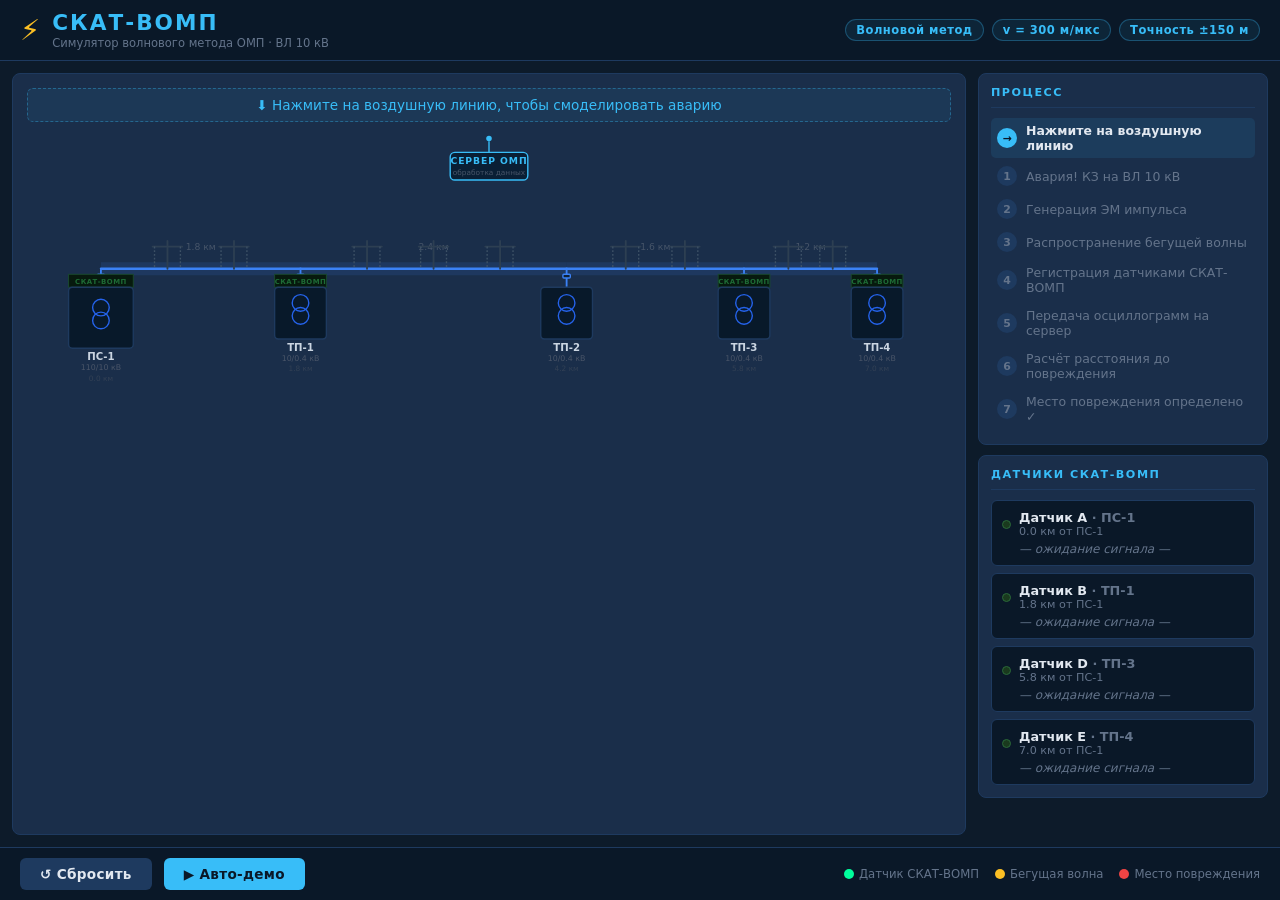
==== simulator-standalone.html @ ef4c4448 "Add standalone single-file HTML for iPhone viewing (CSS+JS inlined)" ====
<!DOCTYPE html>
<html lang="ru">
<head>
    <meta charset="UTF-8">
    <meta name="viewport" content="width=device-width, initial-scale=1.0">
    <title>СКАТ-ВОМП — Симулятор определения мест повреждений</title>
    <meta name="apple-mobile-web-app-capable" content="yes">
    <meta name="apple-mobile-web-app-status-bar-style" content="black-translucent">
    <meta name="theme-color" content="#0d1b2a">
    <style>
:root {
    --bg-page: #0d1b2a;
    --bg-card: #1a2e4a;
    --bg-dark: #0a1828;
    --color-line: #3b82f6;
    --color-line-hover: #60a5fa;
    --color-line-fault: #ef4444;
    --color-primary: #38bdf8;
    --color-sensor-off: #1a4a2e;
    --color-sensor-on: #00ff9d;
    --color-wave: #fbbf24;
    --color-fault: #ef4444;
    --color-data: #a78bfa;
    --color-result: #00d4aa;
    --color-text: #e2e8f0;
    --color-dim: #64748b;
    --color-border: #1e3a5f;
    --radius: 8px;
    --font: 'Segoe UI', system-ui, -apple-system, sans-serif;
}

* { box-sizing: border-box; margin: 0; padding: 0; }

body {
    font-family: var(--font);
    background: var(--bg-page);
    color: var(--color-text);
    min-height: 100vh;
    display: flex;
    flex-direction: column;
}

.page-header {
    background: var(--bg-dark);
    border-bottom: 1px solid var(--color-border);
    padding: 10px 20px;
    flex-shrink: 0;
}

.header-inner {
    display: flex;
    align-items: center;
    justify-content: space-between;
    max-width: 1440px;
    margin: 0 auto;
}

.logo-row {
    display: flex;
    align-items: center;
    gap: 12px;
}

.logo-icon {
    font-size: 1.8rem;
    color: var(--color-wave);
    line-height: 1;
}

.logo-name {
    font-size: 1.35rem;
    font-weight: 800;
    color: var(--color-primary);
    letter-spacing: 2px;
}

.logo-sub {
    font-size: 0.72rem;
    color: var(--color-dim);
    margin-top: 1px;
}

.header-badges {
    display: flex;
    gap: 8px;
    flex-wrap: wrap;
}

.badge {
    background: rgba(56,189,248,0.08);
    color: var(--color-primary);
    border: 1px solid rgba(56,189,248,0.3);
    padding: 3px 10px;
    border-radius: 20px;
    font-size: 0.72rem;
    font-weight: 600;
    letter-spacing: 0.5px;
}

.app-body {
    display: flex;
    flex: 1;
    gap: 12px;
    padding: 12px;
    max-width: 1440px;
    margin: 0 auto;
    width: 100%;
}

.diagram-panel {
    flex: 1;
    background: var(--bg-card);
    border-radius: var(--radius);
    border: 1px solid var(--color-border);
    padding: 14px;
    display: flex;
    flex-direction: column;
    min-width: 0;
}

.diagram-hint {
    text-align: center;
    font-size: 0.85rem;
    color: var(--color-primary);
    padding: 8px 12px;
    background: rgba(56,189,248,0.07);
    border: 1px dashed rgba(56,189,248,0.35);
    border-radius: 6px;
    margin-bottom: 10px;
    transition: opacity 0.4s;
}

.diagram-hint.hidden {
    opacity: 0;
    pointer-events: none;
}

#network-svg {
    width: 100%;
    height: auto;
    display: block;
    touch-action: pan-x pan-y;
}

.info-panel {
    width: 290px;
    flex-shrink: 0;
    display: flex;
    flex-direction: column;
    gap: 10px;
}

.panel-section {
    background: var(--bg-card);
    border-radius: var(--radius);
    border: 1px solid var(--color-border);
    padding: 12px;
}

.section-title {
    font-size: 0.7rem;
    font-weight: 700;
    text-transform: uppercase;
    letter-spacing: 1.5px;
    color: var(--color-primary);
    padding-bottom: 8px;
    margin-bottom: 10px;
    border-bottom: 1px solid var(--color-border);
}

.step-item {
    display: flex;
    align-items: center;
    gap: 9px;
    padding: 5px 6px;
    border-radius: 5px;
    margin-bottom: 3px;
    transition: all 0.25s;
}

.step-num {
    width: 20px;
    height: 20px;
    border-radius: 50%;
    background: var(--color-border);
    color: var(--color-dim);
    display: flex;
    align-items: center;
    justify-content: center;
    font-size: 0.68rem;
    font-weight: 700;
    flex-shrink: 0;
    transition: all 0.25s;
}

.step-text {
    font-size: 0.78rem;
    color: var(--color-dim);
    transition: color 0.25s;
}

.step-item.active {
    background: rgba(56,189,248,0.1);
}

.step-item.active .step-num {
    background: var(--color-primary);
    color: #0a1828;
}

.step-item.active .step-text {
    color: var(--color-text);
    font-weight: 600;
}

.step-item.done .step-num {
    background: var(--color-result);
    color: #0a1828;
}

.step-item.done .step-text {
    color: var(--color-result);
}

.sensor-card {
    background: var(--bg-dark);
    border-radius: 6px;
    border: 1px solid var(--color-border);
    padding: 9px 10px;
    margin-bottom: 7px;
    transition: border-color 0.3s;
}

.sensor-card:last-child { margin-bottom: 0; }

.sensor-card.triggered {
    border-color: var(--color-sensor-on);
}

.sensor-hdr {
    display: flex;
    align-items: center;
    gap: 8px;
    margin-bottom: 4px;
}

.sensor-dot {
    width: 9px;
    height: 9px;
    border-radius: 50%;
    background: #1a3a1e;
    border: 1.5px solid #2a6a3a;
    flex-shrink: 0;
    transition: all 0.3s;
}

.sensor-card.triggered .sensor-dot {
    background: var(--color-sensor-on);
    border-color: var(--color-sensor-on);
    box-shadow: 0 0 6px var(--color-sensor-on);
    animation: dot-pulse 1s ease-in-out 3;
}

.sensor-name {
    font-size: 0.8rem;
    font-weight: 700;
    color: var(--color-text);
}

.sensor-loc {
    font-size: 0.7rem;
    color: var(--color-dim);
}

.sensor-time {
    font-size: 0.75rem;
    color: var(--color-dim);
    padding-left: 17px;
    font-style: italic;
}

.sensor-time.registered {
    color: var(--color-sensor-on);
    font-style: normal;
    font-weight: 600;
}

.calc-box {
    background: var(--bg-dark);
    border-radius: 5px;
    border: 1px solid var(--color-border);
    padding: 10px;
    margin-bottom: 8px;
    font-size: 0.77rem;
}

.calc-formula {
    font-family: 'Courier New', Courier, monospace;
    font-size: 0.82rem;
    color: var(--color-primary);
    text-align: center;
    padding: 6px;
    background: rgba(56,189,248,0.06);
    border-radius: 4px;
    margin-bottom: 10px;
    border: 1px solid rgba(56,189,248,0.15);
}

.calc-row {
    display: flex;
    justify-content: space-between;
    align-items: baseline;
    padding: 3px 0;
    border-bottom: 1px solid rgba(255,255,255,0.04);
}

.calc-row:last-child { border-bottom: none; }

.calc-label {
    color: var(--color-dim);
    font-size: 0.73rem;
}

.calc-val {
    color: var(--color-text);
    font-weight: 600;
    font-family: 'Courier New', monospace;
    font-size: 0.8rem;
}

.calc-steps {
    font-family: 'Courier New', monospace;
    font-size: 0.78rem;
    color: var(--color-dim);
    line-height: 1.7;
    padding: 6px;
}

.calc-steps .hi { color: var(--color-primary); }

.calc-result-box {
    background: rgba(0,212,170,0.08);
    border: 1px solid var(--color-result);
    border-radius: 5px;
    padding: 10px;
    text-align: center;
}

.calc-result-label {
    font-size: 0.7rem;
    color: var(--color-dim);
    text-transform: uppercase;
    letter-spacing: 1px;
    margin-bottom: 4px;
}

.calc-result-value {
    font-size: 1.05rem;
    font-weight: 800;
    color: var(--color-result);
}

.calc-result-sub {
    font-size: 0.7rem;
    color: var(--color-dim);
    margin-top: 2px;
}

.bottom-bar {
    display: flex;
    align-items: center;
    gap: 12px;
    padding: 10px 20px;
    background: var(--bg-dark);
    border-top: 1px solid var(--color-border);
    flex-shrink: 0;
}

.btn {
    padding: 8px 20px;
    border-radius: 6px;
    border: none;
    font-family: var(--font);
    font-size: 0.85rem;
    font-weight: 700;
    cursor: pointer;
    transition: all 0.18s;
    letter-spacing: 0.3px;
}

.btn-reset {
    background: var(--color-border);
    color: var(--color-text);
}

.btn-reset:hover { background: #2a4a6a; }

.btn-demo {
    background: var(--color-primary);
    color: #0a1828;
}

.btn-demo:hover { background: #60d0ff; }

.btn-demo:disabled {
    opacity: 0.4;
    cursor: not-allowed;
}

.bottom-legend {
    display: flex;
    gap: 16px;
    margin-left: auto;
    flex-wrap: wrap;
}

.leg-item {
    display: flex;
    align-items: center;
    gap: 5px;
    font-size: 0.73rem;
    color: var(--color-dim);
}

.leg-dot {
    width: 10px;
    height: 10px;
    border-radius: 50%;
    display: inline-block;
}

.dot-sensor { background: var(--color-sensor-on); }
.dot-wave   { background: var(--color-wave); }
.dot-fault  { background: var(--color-fault); }

@keyframes dot-pulse {
    0%, 100% { box-shadow: 0 0 6px var(--color-sensor-on); }
    50%       { box-shadow: 0 0 14px var(--color-sensor-on); }
}

@keyframes fadeIn {
    from { opacity: 0; transform: translateY(6px); }
    to   { opacity: 1; transform: translateY(0); }
}

.anim-fadein {
    animation: fadeIn 0.4s ease forwards;
}

@media (max-width: 860px) {
    .app-body { flex-direction: column; }
    .info-panel { width: 100%; flex-direction: row; flex-wrap: wrap; }
    .panel-section { flex: 1; min-width: 220px; }
    .header-badges { display: none; }
}

@media (max-width: 640px) {
    .diagram-panel {
        overflow-x: auto;
        -webkit-overflow-scrolling: touch;
        padding: 10px 8px;
    }
    #network-svg {
        min-width: 680px;
        width: 680px;
        height: auto;
    }
    .diagram-hint {
        font-size: 0.75rem;
        padding: 6px 10px;
    }
}

@media (max-width: 520px) {
    .info-panel { flex-direction: column !important; }
    .panel-section { min-width: unset !important; }
    .bottom-legend { display: none; }
    .logo-sub { display: none; }
    .bottom-bar { justify-content: center; gap: 10px; padding: 10px 12px; }
    .btn { flex: 1; max-width: 150px; min-height: 44px; font-size: 0.9rem; }
    .section-title { font-size: 0.65rem; }
    .step-text { font-size: 0.74rem; }
    .sensor-name { font-size: 0.75rem; }
}
    </style>
</head>
<body>

<header class="page-header">
    <div class="header-inner">
        <div class="logo-row">
            <div class="logo-icon">⚡</div>
            <div>
                <div class="logo-name">СКАТ-ВОМП</div>
                <div class="logo-sub">Симулятор волнового метода ОМП · ВЛ 10 кВ</div>
            </div>
        </div>
        <div class="header-badges">
            <span class="badge">Волновой метод</span>
            <span class="badge">v = 300 м/мкс</span>
            <span class="badge">Точность ±150 м</span>
        </div>
    </div>
</header>

<div class="app-body">

    <div class="diagram-panel">
        <div class="diagram-hint" id="diagram-hint">
            ⬇ Нажмите на воздушную линию, чтобы смоделировать аварию
        </div>
        <svg id="network-svg" viewBox="0 0 1000 290"
             preserveAspectRatio="xMidYMid meet"
             role="img" aria-label="Однолинейная схема ВЛ 10 кВ">
        </svg>
    </div>

    <aside class="info-panel">

        <div class="panel-section">
            <div class="section-title">Процесс</div>
            <div class="steps-list" id="steps-list"></div>
        </div>

        <div class="panel-section">
            <div class="section-title">Датчики СКАТ-ВОМП</div>
            <div class="sensors-list" id="sensors-list"></div>
        </div>

        <div class="panel-section" id="calc-panel" style="display:none">
            <div class="section-title">Расчёт ОМП</div>
            <div id="calc-content"></div>
        </div>

    </aside>
</div>

<div class="bottom-bar">
    <button class="btn btn-reset" id="btn-reset">↺ Сбросить</button>
    <button class="btn btn-demo" id="btn-demo">▶ Авто-демо</button>
    <div class="bottom-legend">
        <span class="leg-item"><span class="leg-dot dot-sensor"></span>Датчик СКАТ-ВОМП</span>
        <span class="leg-item"><span class="leg-dot dot-wave"></span>Бегущая волна</span>
        <span class="leg-item"><span class="leg-dot dot-fault"></span>Место повреждения</span>
    </div>
</div>

<script>
'use strict';

const WAVE_SPEED   = 300;
const SVG_NS       = 'http://www.w3.org/2000/svg';
const LINE_Y       = 148;
const SERVER_X     = 500;
const SERVER_Y     = 38;
const SVG_LEFT     = 80;
const SVG_RIGHT    = 920;
const TOTAL_KM     = 7.0;
const PX_PER_KM    = (SVG_RIGHT - SVG_LEFT) / TOTAL_KM;
const ANIM_VEL = (SVG_RIGHT - SVG_LEFT) / 3.5;

const NODES = [
    { id:'A', label:'ПС-1',  sub:'110/10 кВ', km:0.0, hasSensor:true,  isMain:true  },
    { id:'B', label:'ТП-1',  sub:'10/0.4 кВ', km:1.8, hasSensor:true,  isMain:false },
    { id:'C', label:'ТП-2',  sub:'10/0.4 кВ', km:4.2, hasSensor:false, isMain:false },
    { id:'D', label:'ТП-3',  sub:'10/0.4 кВ', km:5.8, hasSensor:true,  isMain:false },
    { id:'E', label:'ТП-4',  sub:'10/0.4 кВ', km:7.0, hasSensor:true,  isMain:false },
];

const SEGMENTS = [
    { id:0, from:0, to:1, km:1.8 },
    { id:1, from:1, to:2, km:2.4 },
    { id:2, from:2, to:3, km:1.6 },
    { id:3, from:3, to:4, km:1.2 },
];

const STEPS_TEXT = [
    'Нажмите на воздушную линию',
    'Авария! КЗ на ВЛ 10 кВ',
    'Генерация ЭМ импульса',
    'Распространение бегущей волны',
    'Регистрация датчиками СКАТ-ВОМП',
    'Передача осциллограмм на сервер',
    'Расчёт расстояния до повреждения',
    'Место повреждения определено ✓',
];

let S = {
    phase:'idle', faultSegId:null, faultKm:null, faultX:null,
    animStart:null, leftNodeIdx:null, rightNodeIdx:null,
    detected:{}, raf:null, stepIdx:0, timers:[],
};

function later(fn, ms) {
    const id = setTimeout(() => {
        S.timers = S.timers.filter(x => x !== id);
        if (S.phase !== 'idle') fn();
    }, ms);
    S.timers.push(id);
    return id;
}

const svg       = document.getElementById('network-svg');
const hintEl    = document.getElementById('diagram-hint');
const stepsEl   = document.getElementById('steps-list');
const sensorsEl = document.getElementById('sensors-list');
const calcPanel = document.getElementById('calc-panel');
const calcEl    = document.getElementById('calc-content');
const btnReset  = document.getElementById('btn-reset');
const btnDemo   = document.getElementById('btn-demo');

function mkEl(tag, attrs) {
    const e = document.createElementNS(SVG_NS, tag);
    for (const [k, v] of Object.entries(attrs)) e.setAttribute(k, v);
    return e;
}
function mkTxt(str, attrs) {
    const e = mkEl('text', attrs);
    e.textContent = str;
    return e;
}
function kmToX(km) { return SVG_LEFT + km * PX_PER_KM; }

function clientToSVG(evt) {
    const pt = svg.createSVGPoint();
    pt.x = evt.clientX; pt.y = evt.clientY;
    return pt.matrixTransform(svg.getScreenCTM().inverse());
}

function buildSVG() {
    svg.innerHTML = '';
    buildDefs();
    buildServer();
    buildSegmentLines();
    buildTowers();
    buildNodes();
    ['trail-g','wave-g','fault-g','packet-g','result-g'].forEach(id => {
        svg.appendChild(mkEl('g', {id}));
    });
}

function buildDefs() {
    const defs = mkEl('defs', {});
    const fw = mkEl('filter', {id:'fw', x:'-80%', y:'-80%', width:'260%', height:'260%'});
    fw.appendChild(mkEl('feGaussianBlur', {in:'SourceGraphic', stdDeviation:'5', result:'b'}));
    const m1 = mkEl('feMerge', {});
    [mkEl('feMergeNode',{in:'b'}), mkEl('feMergeNode',{in:'SourceGraphic'})].forEach(n=>m1.appendChild(n));
    fw.appendChild(m1);
    defs.appendChild(fw);
    const fs = mkEl('filter', {id:'fs', x:'-100%', y:'-100%', width:'300%', height:'300%'});
    fs.appendChild(mkEl('feGaussianBlur', {in:'SourceGraphic', stdDeviation:'4', result:'b'}));
    const m2 = mkEl('feMerge', {});
    [mkEl('feMergeNode',{in:'b'}), mkEl('feMergeNode',{in:'SourceGraphic'})].forEach(n=>m2.appendChild(n));
    fs.appendChild(m2);
    defs.appendChild(fs);
    const rg = mkEl('radialGradient', {id:'wave-grad'});
    [['0%','#ffffff','1'],['35%','#fbbf24','0.9'],['100%','#f97316','0']].forEach(([o,c,op]) => {
        rg.appendChild(mkEl('stop', {offset:o, 'stop-color':c, 'stop-opacity':op}));
    });
    defs.appendChild(rg);
    svg.appendChild(defs);
}

function buildServer() {
    const g = mkEl('g', {id:'server-icon'});
    g.appendChild(mkEl('rect', {x:SERVER_X-42, y:SERVER_Y-16, width:84, height:30, rx:5, fill:'#0a1f35', stroke:'#38bdf8', 'stroke-width':'1.5'}));
    g.appendChild(mkTxt('СЕРВЕР ОМП', {'text-anchor':'middle', x:SERVER_X, y:SERVER_Y-3, fill:'#38bdf8', 'font-size':'10', 'font-weight':'700', 'letter-spacing':'1', 'font-family':'Segoe UI,system-ui,sans-serif'}));
    g.appendChild(mkTxt('обработка данных', {'text-anchor':'middle', x:SERVER_X, y:SERVER_Y+9, fill:'#475569', 'font-size':'8', 'font-family':'Segoe UI,system-ui,sans-serif'}));
    g.appendChild(mkEl('line', {x1:SERVER_X, y1:SERVER_Y-16, x2:SERVER_X, y2:SERVER_Y-28, stroke:'#38bdf8', 'stroke-width':'1.5'}));
    g.appendChild(mkEl('circle', {cx:SERVER_X, cy:SERVER_Y-31, r:'3', fill:'#38bdf8'}));
    svg.appendChild(g);
}

function buildSegmentLines() {
    const g = mkEl('g', {id:'seg-group'});
    SEGMENTS.forEach(seg => {
        const x1 = kmToX(NODES[seg.from].km);
        const x2 = kmToX(NODES[seg.to].km);
        const mx = (x1 + x2) / 2;
        g.appendChild(mkEl('line', {x1, y1:LINE_Y, x2, y2:LINE_Y, stroke:'rgba(59,130,246,0.12)', 'stroke-width':'14'}));
        g.appendChild(mkEl('line', {id:`seg-${seg.id}`, x1, y1:LINE_Y, x2, y2:LINE_Y, stroke:'#3b82f6', 'stroke-width':'2.5', 'stroke-linecap':'round'}));
        g.appendChild(mkTxt(`${seg.km} км`, {'text-anchor':'middle', x:mx, y:LINE_Y-20, fill:'#475569', 'font-size':'10', 'font-family':'Segoe UI,system-ui,sans-serif'}));
        const hit = mkEl('line', {x1, y1:LINE_Y, x2, y2:LINE_Y, stroke:'transparent', 'stroke-width':'24', cursor:'pointer'});
        hit.addEventListener('click', e => handleSegClick(e, seg.id));
        hit.addEventListener('mouseenter', () => { if (S.phase === 'idle') document.getElementById(`seg-${seg.id}`).setAttribute('stroke','#60a5fa'); });
        hit.addEventListener('mouseleave', () => { if (S.phase === 'idle') document.getElementById(`seg-${seg.id}`).setAttribute('stroke','#3b82f6'); });
        g.appendChild(hit);
    });
    svg.appendChild(g);
}

function buildTowers() {
    const g = mkEl('g', {id:'tower-group'});
    SEGMENTS.forEach(seg => {
        const x1 = kmToX(NODES[seg.from].km);
        const x2 = kmToX(NODES[seg.to].km);
        const span = x2 - x1;
        const n = Math.max(1, Math.round(span / 90));
        for (let i = 1; i <= n; i++) drawTower(g, x1 + span * i / (n + 1));
    });
    svg.appendChild(g);
}

function drawTower(parent, cx) {
    cx = Math.round(cx);
    parent.appendChild(mkEl('line', {x1:cx, y1:LINE_Y, x2:cx, y2:LINE_Y-30, stroke:'#2d3f52', 'stroke-width':'2', 'stroke-linecap':'round'}));
    parent.appendChild(mkEl('line', {x1:cx-16, y1:LINE_Y-24, x2:cx+16, y2:LINE_Y-24, stroke:'#2d3f52', 'stroke-width':'2', 'stroke-linecap':'round'}));
    [cx-14, cx+14].forEach(ix => {
        parent.appendChild(mkEl('line', {x1:ix, y1:LINE_Y-24, x2:ix, y2:LINE_Y, stroke:'#3d5166', 'stroke-width':'1.5', 'stroke-dasharray':'2 2'}));
    });
}

function buildNodes() {
    const g = mkEl('g', {id:'nodes-group'});
    NODES.forEach((node) => {
        const x  = kmToX(node.km);
        const bw = node.isMain ? 70 : 56;
        const bh = node.isMain ? 66 : 56;
        const by = LINE_Y + 20;
        const ng = mkEl('g', {id:`node-${node.id}`});
        ng.appendChild(mkEl('line', {x1:x, y1:LINE_Y, x2:x, y2:by, stroke:'#3b82f6', 'stroke-width':'2'}));
        ng.appendChild(mkEl('rect', {x:x-4, y:LINE_Y+6, width:8, height:4, fill:'#0f2033', stroke:'#3b82f6', 'stroke-width':'1.5', rx:'1'}));
        if (node.hasSensor) {
            const bgY = by - 14;
            ng.appendChild(mkEl('rect', {id:`sbg-${node.id}`, x:x-bw/2, y:bgY, width:bw, height:14, fill:'#071a0e', stroke:'#1a4a2e', 'stroke-width':'1', rx:'2 2 0 0'}));
            ng.appendChild(mkTxt('СКАТ-ВОМП', {id:`slbl-${node.id}`, 'text-anchor':'middle', x, y:bgY+10, fill:'#1e6b35', 'font-size':'7.5', 'font-weight':'700', 'letter-spacing':'0.5', 'font-family':'Segoe UI,system-ui,sans-serif'}));
        }
        ng.appendChild(mkEl('rect', {x:x-bw/2, y:by, width:bw, height:bh, rx:'4', fill:'#08192a', stroke:'#1e3a5f', 'stroke-width':'1.5'}));
        const ty = by + bh/2 - 4;
        ng.appendChild(mkEl('circle', {cx:x, cy:ty-7, r:'9', fill:'none', stroke:'#2563eb', 'stroke-width':'1.5'}));
        ng.appendChild(mkEl('circle', {cx:x, cy:ty+7, r:'9', fill:'none', stroke:'#2563eb', 'stroke-width':'1.5'}));
        ng.appendChild(mkTxt(node.label, {'text-anchor':'middle', x, y:by+bh+13, fill:'#cbd5e1', 'font-size':'11', 'font-weight':'700', 'font-family':'Segoe UI,system-ui,sans-serif'}));
        ng.appendChild(mkTxt(node.sub, {'text-anchor':'middle', x, y:by+bh+24, fill:'#4a5568', 'font-size':'8.5', 'font-family':'Segoe UI,system-ui,sans-serif'}));
        ng.appendChild(mkTxt(`${node.km.toFixed(1)} км`, {'text-anchor':'middle', x, y:by+bh+35, fill:'#334155', 'font-size':'8', 'font-family':'Segoe UI,system-ui,sans-serif'}));
        g.appendChild(ng);
    });
    svg.appendChild(g);
}

function buildStepsUI() {
    stepsEl.innerHTML = '';
    STEPS_TEXT.forEach((text, i) => {
        const div = document.createElement('div');
        div.className = 'step-item' + (i === 0 ? ' active' : '');
        div.id = `step-${i}`;
        div.innerHTML = `<div class="step-num">${i === 0 ? '→' : i}</div><div class="step-text">${text}</div>`;
        stepsEl.appendChild(div);
    });
}

function buildSensorsUI() {
    sensorsEl.innerHTML = '';
    NODES.filter(n => n.hasSensor).forEach(node => {
        const div = document.createElement('div');
        div.className = 'sensor-card';
        div.id = `sc-${node.id}`;
        div.innerHTML = `<div class="sensor-hdr"><div class="sensor-dot" id="sd-${node.id}"></div><div><div class="sensor-name">Датчик ${node.id} <span style="color:#64748b">· ${node.label}</span></div><div class="sensor-loc">${node.km.toFixed(1)} км от ПС-1</div></div></div><div class="sensor-time" id="st-${node.id}">— ожидание сигнала —</div>`;
        sensorsEl.appendChild(div);
    });
}

function setStep(idx) {
    S.stepIdx = idx;
    STEPS_TEXT.forEach((_, i) => {
        const el = document.getElementById(`step-${i}`);
        if (!el) return;
        el.className = 'step-item' + (i < idx ? ' done' : i === idx ? ' active' : '');
        if (i < idx) el.querySelector('.step-num').textContent = '✓';
        else if (i > 0) el.querySelector('.step-num').textContent = i;
        else el.querySelector('.step-num').textContent = '→';
    });
}

function triggerSensorUI(nodeId, timeUs) {
    const card = document.getElementById(`sc-${nodeId}`);
    const timeEl = document.getElementById(`st-${nodeId}`);
    if (card) card.classList.add('triggered');
    if (timeEl) { timeEl.className = 'sensor-time registered'; timeEl.textContent = `Сигнал: t = ${timeUs.toFixed(2)} мкс`; }
    const sbg  = document.getElementById(`sbg-${nodeId}`);
    const slbl = document.getElementById(`slbl-${nodeId}`);
    if (sbg)  { sbg.setAttribute('fill','#0b3320'); sbg.setAttribute('stroke','#00ff9d'); }
    if (slbl) { slbl.setAttribute('fill','#00ff9d'); }
    const nodeKm = NODES.find(n => n.id === nodeId).km;
    const nx = kmToX(nodeKm);
    const ring = mkEl('circle', {cx:nx, cy:LINE_Y, r:'10', fill:'none', stroke:'#00ff9d', 'stroke-width':'2', opacity:'0.9'});
    document.getElementById('wave-g').appendChild(ring);
    animateRing(ring);
}

function animateRing(circle) {
    let r = 10, op = 0.9;
    const tick = () => {
        r += 0.9; op -= 0.03;
        circle.setAttribute('r', r);
        circle.setAttribute('opacity', Math.max(0, op));
        if (op > 0) requestAnimationFrame(tick);
        else circle.remove();
    };
    requestAnimationFrame(tick);
}

function markFaultSegment(segId, faultX) {
    const segEl = document.getElementById(`seg-${segId}`);
    if (segEl) segEl.setAttribute('stroke','#ef4444');
    const fg = document.getElementById('fault-g');
    fg.innerHTML = '';
    const pulse = mkEl('circle', {id:'fault-pulse', cx:faultX, cy:LINE_Y, r:'10', fill:'none', stroke:'#ef4444', 'stroke-width':'2', opacity:'0.7'});
    fg.appendChild(pulse);
    animateFaultPulse(pulse);
    const lp = `M ${faultX+1},${LINE_Y-16} L ${faultX-5},${LINE_Y-2} L ${faultX+1},${LINE_Y-2} L ${faultX-2},${LINE_Y+12} L ${faultX+7},${LINE_Y-2} L ${faultX+2},${LINE_Y-2} Z`;
    fg.appendChild(mkEl('path', {d:lp, fill:'#fca5a5', stroke:'#ef4444', 'stroke-width':'1'}));
    fg.appendChild(mkTxt('КЗ', {'text-anchor':'middle', x:faultX, y:LINE_Y+24, fill:'#ef4444', 'font-size':'9', 'font-weight':'700', 'font-family':'Segoe UI,system-ui,sans-serif'}));
}

function animateFaultPulse(circle) {
    let r = 10, op = 0.7, growing = true;
    const tick = () => {
        if (growing) { r += 0.4; if (r >= 22) growing = false; }
        else { r -= 0.4; if (r <= 10) growing = true; }
        op = 0.3 + 0.4 * (r - 10) / 12;
        circle.setAttribute('r', r);
        circle.setAttribute('opacity', op);
        if (S.phase !== 'idle') requestAnimationFrame(tick);
    };
    requestAnimationFrame(tick);
}

function handleSegClick(evt, segId) {
    if (S.phase !== 'idle') return;
    const pt = clientToSVG(evt);
    const seg = SEGMENTS[segId];
    const x1  = kmToX(NODES[seg.from].km);
    const x2  = kmToX(NODES[seg.to].km);
    const faultX = Math.max(x1 + 15, Math.min(x2 - 15, pt.x));
    const faultKm = (faultX - SVG_LEFT) / PX_PER_KM;
    startSimulation(segId, faultX, faultKm);
}

function startSimulation(segId, faultX, faultKm) {
    S.phase = 'fault'; S.faultSegId = segId; S.faultX = faultX; S.faultKm = faultKm;
    S.detected = {}; S.animStart = null; S.leftNodeIdx = null; S.rightNodeIdx = null;
    NODES.forEach((node, i) => {
        if (!node.hasSensor) return;
        if (node.km <= faultKm && (S.leftNodeIdx === null || node.km > NODES[S.leftNodeIdx].km)) S.leftNodeIdx = i;
        if (node.km >= faultKm && (S.rightNodeIdx === null || node.km < NODES[S.rightNodeIdx].km)) S.rightNodeIdx = i;
    });
    hintEl.classList.add('hidden');
    btnDemo.disabled = true;
    setStep(1);
    markFaultSegment(segId, faultX);
    later(() => {
        setStep(2);
        later(() => {
            setStep(3);
            S.phase = 'wave'; S.animStart = performance.now();
            createWaveElements();
            S.raf = requestAnimationFrame(animTick);
        }, 800);
    }, 600);
}

function createWaveElements() {
    const wg = document.getElementById('wave-g');
    wg.appendChild(mkEl('line', {id:'trail-L', x1:S.faultX, y1:LINE_Y, x2:S.faultX, y2:LINE_Y, stroke:'#f97316', 'stroke-width':'4', opacity:'0.6', 'stroke-linecap':'round'}));
    wg.appendChild(mkEl('line', {id:'trail-R', x1:S.faultX, y1:LINE_Y, x2:S.faultX, y2:LINE_Y, stroke:'#f97316', 'stroke-width':'4', opacity:'0.6', 'stroke-linecap':'round'}));
    wg.appendChild(mkEl('circle', {id:'wave-L', cx:S.faultX, cy:LINE_Y, r:'12', fill:'url(#wave-grad)', filter:'url(#fw)'}));
    wg.appendChild(mkEl('circle', {id:'wave-R', cx:S.faultX, cy:LINE_Y, r:'12', fill:'url(#wave-grad)', filter:'url(#fw)'}));
}

function animTick(now) {
    if (S.phase !== 'wave') return;
    const elapsed = (now - S.animStart) / 1000;
    const leftX   = Math.max(SVG_LEFT,  S.faultX - ANIM_VEL * elapsed);
    const rightX  = Math.min(SVG_RIGHT, S.faultX + ANIM_VEL * elapsed);
    const wL = document.getElementById('wave-L');
    const wR = document.getElementById('wave-R');
    const tL = document.getElementById('trail-L');
    const tR = document.getElementById('trail-R');
    if (wL) wL.setAttribute('cx', leftX);
    if (wR) wR.setAttribute('cx', rightX);
    if (tL) { tL.setAttribute('x1', S.faultX); tL.setAttribute('x2', leftX); }
    if (tR) { tR.setAttribute('x1', S.faultX); tR.setAttribute('x2', rightX); }
    NODES.forEach((node) => {
        if (!node.hasSensor || S.detected[node.id]) return;
        const nx = kmToX(node.km);
        const isLeft  = node.km < S.faultKm - 0.01;
        const isRight = node.km > S.faultKm + 0.01;
        if ((isLeft && leftX <= nx + 2) || (isRight && rightX >= nx - 2)) {
            const distM = Math.abs(node.km - S.faultKm) * 1000;
            const timeUs = distM / WAVE_SPEED;
            S.detected[node.id] = timeUs;
            triggerSensorUI(node.id, timeUs);
            if (Object.keys(S.detected).length === 1) setStep(4);
        }
    });
    if (leftX <= SVG_LEFT + 1 && rightX >= SVG_RIGHT - 1) {
        stopAnim();
        later(startDataTransfer, 600);
        return;
    }
    S.raf = requestAnimationFrame(animTick);
}

function stopAnim() {
    if (S.raf) { cancelAnimationFrame(S.raf); S.raf = null; }
    ['wave-L','wave-R','trail-L','trail-R'].forEach(id => { const el = document.getElementById(id); if (el) el.remove(); });
}

function startDataTransfer() {
    S.phase = 'transfer';
    setStep(5);
    const sensorIds = Object.keys(S.detected);
    let delay = 0;
    sensorIds.forEach(nid => { later(() => sendPacket(nid), delay); delay += 300; });
    later(showCalculation, delay + 1800);
}

function sendPacket(nodeId) {
    const node = NODES.find(n => n.id === nodeId);
    if (!node) return;
    const startX = kmToX(node.km);
    const pg = document.getElementById('packet-g');
    const pkt = mkEl('circle', {cx:startX, cy:LINE_Y, r:'5', fill:'#a78bfa', opacity:'0.9', filter:'url(#fw)'});
    pg.appendChild(pkt);
    const totalFrames = 50;
    let frame = 0;
    const tick = () => {
        frame++;
        const t = frame / totalFrames;
        const ease = t < 0.5 ? 2*t*t : -1+(4-2*t)*t;
        pkt.setAttribute('cx', startX + (SERVER_X - startX) * ease);
        pkt.setAttribute('cy', LINE_Y + (SERVER_Y - LINE_Y) * ease);
        pkt.setAttribute('opacity', 1 - t * 0.3);
        if (frame < totalFrames) requestAnimationFrame(tick);
        else pkt.remove();
    };
    requestAnimationFrame(tick);
}

function showCalculation() {
    S.phase = 'calc';
    setStep(6);
    calcPanel.style.display = 'block';
    calcPanel.classList.add('anim-fadein');
    const L  = NODES[S.leftNodeIdx];
    const R  = NODES[S.rightNodeIdx];
    const Lm  = (R.km - L.km) * 1000;
    const tL  = S.detected[L.id] ?? 0;
    const tR  = S.detected[R.id] ?? 0;
    const dt  = tL - tR;
    const xFromL = (Lm + WAVE_SPEED * dt) / 2;
    const resultKm = L.km + xFromL / 1000;
    calcEl.innerHTML = `
      <div class="calc-box">
        <div class="calc-formula">x = (L + v · Δt) / 2</div>
        <div class="calc-row"><span class="calc-label">Датчики расчёта:</span><span class="calc-val">${L.id} (${L.label}) ↔ ${R.id} (${R.label})</span></div>
        <div class="calc-row"><span class="calc-label">L (расстояние):</span><span class="calc-val">${Lm.toFixed(0)} м</span></div>
        <div class="calc-row"><span class="calc-label">v (скорость волны):</span><span class="calc-val">300 м/мкс</span></div>
        <div class="calc-row"><span class="calc-label">t<sub>${L.id}</sub> (датчик ${L.id}):</span><span class="calc-val">${tL.toFixed(2)} мкс</span></div>
        <div class="calc-row"><span class="calc-label">t<sub>${R.id}</sub> (датчик ${R.id}):</span><span class="calc-val">${tR.toFixed(2)} мкс</span></div>
        <div class="calc-row"><span class="calc-label">Δt = t${L.id} − t${R.id}:</span><span class="calc-val">${dt.toFixed(2)} мкс</span></div>
      </div>
      <div class="calc-box">
        <div class="calc-steps">
          x = (${Lm.toFixed(0)} + 300 · ${dt.toFixed(2)}) / 2<br>
          x = (${Lm.toFixed(0)} + ${(300*dt).toFixed(0)}) / 2<br>
          x = ${((Lm + 300*dt)/2).toFixed(0)} / 2<br>
          <span class="hi">x = <b>${xFromL.toFixed(0)} м</b> от ${L.label}</span>
        </div>
      </div>`;
    later(() => showResult(resultKm, xFromL, L, R), 1600);
}

function showResult(resultKm, xFromL, L, R) {
    S.phase = 'result';
    setStep(7);
    const resDiv = document.createElement('div');
    resDiv.className = 'calc-result-box anim-fadein';
    resDiv.innerHTML = `<div class="calc-result-label">Место повреждения</div><div class="calc-result-value">${resultKm.toFixed(3)} км от ПС-1</div><div class="calc-result-sub">${xFromL.toFixed(0)} м от ${L.label} · погрешность ±150 м</div>`;
    calcEl.appendChild(resDiv);
    const rx = kmToX(resultKm);
    const rg = document.getElementById('result-g');
    rg.innerHTML = '';
    rg.appendChild(mkEl('line', {x1:rx, y1:LINE_Y-40, x2:rx, y2:LINE_Y-18, stroke:'#00d4aa', 'stroke-width':'2', 'stroke-dasharray':'3 2'}));
    rg.appendChild(mkEl('polygon', {points:`${rx-4},${LINE_Y-18} ${rx+4},${LINE_Y-18} ${rx},${LINE_Y-6}`, fill:'#00d4aa'}));
    rg.appendChild(mkTxt(`${resultKm.toFixed(2)} км`, {'text-anchor':'middle', x:rx, y:LINE_Y-44, fill:'#00d4aa', 'font-size':'10', 'font-weight':'700', 'font-family':'Segoe UI,system-ui,sans-serif'}));
    rg.appendChild(mkTxt('ОМП', {'text-anchor':'middle', x:rx, y:LINE_Y-55, fill:'#00d4aa', 'font-size':'8', 'font-family':'Segoe UI,system-ui,sans-serif'}));
    const errPx = 0.15 * PX_PER_KM;
    rg.appendChild(mkEl('line', {x1:rx-errPx, y1:LINE_Y, x2:rx+errPx, y2:LINE_Y, stroke:'#00d4aa', 'stroke-width':'4', opacity:'0.4', 'stroke-linecap':'round'}));
}

function reset() {
    if (S.raf) cancelAnimationFrame(S.raf);
    (S.timers || []).forEach(clearTimeout);
    S = {phase:'idle', faultSegId:null, faultKm:null, faultX:null, animStart:null, leftNodeIdx:null, rightNodeIdx:null, detected:{}, raf:null, stepIdx:0, timers:[]};
    SEGMENTS.forEach(seg => { const el = document.getElementById(`seg-${seg.id}`); if (el) el.setAttribute('stroke','#3b82f6'); });
    NODES.filter(n => n.hasSensor).forEach(node => {
        const sbg  = document.getElementById(`sbg-${node.id}`);
        const slbl = document.getElementById(`slbl-${node.id}`);
        if (sbg)  { sbg.setAttribute('fill','#071a0e'); sbg.setAttribute('stroke','#1a4a2e'); }
        if (slbl) { slbl.setAttribute('fill','#1e6b35'); }
    });
    ['trail-g','wave-g','fault-g','packet-g','result-g'].forEach(id => { const el = document.getElementById(id); if (el) el.innerHTML = ''; });
    hintEl.classList.remove('hidden');
    calcPanel.style.display = 'none';
    calcEl.innerHTML = '';
    btnDemo.disabled = false;
    buildStepsUI();
    buildSensorsUI();
}

function runDemo() {
    if (S.phase !== 'idle') reset();
    const seg = SEGMENTS[1];
    const x1 = kmToX(NODES[seg.from].km);
    const x2 = kmToX(NODES[seg.to].km);
    const faultX  = x1 + (x2 - x1) * 0.42;
    const faultKm = (faultX - SVG_LEFT) / PX_PER_KM;
    startSimulation(1, faultX, faultKm);
}

function init() {
    buildSVG();
    buildStepsUI();
    buildSensorsUI();
    btnReset.addEventListener('click', reset);
    btnDemo.addEventListener('click', runDemo);
}

init();
</script>
</body>
</html>
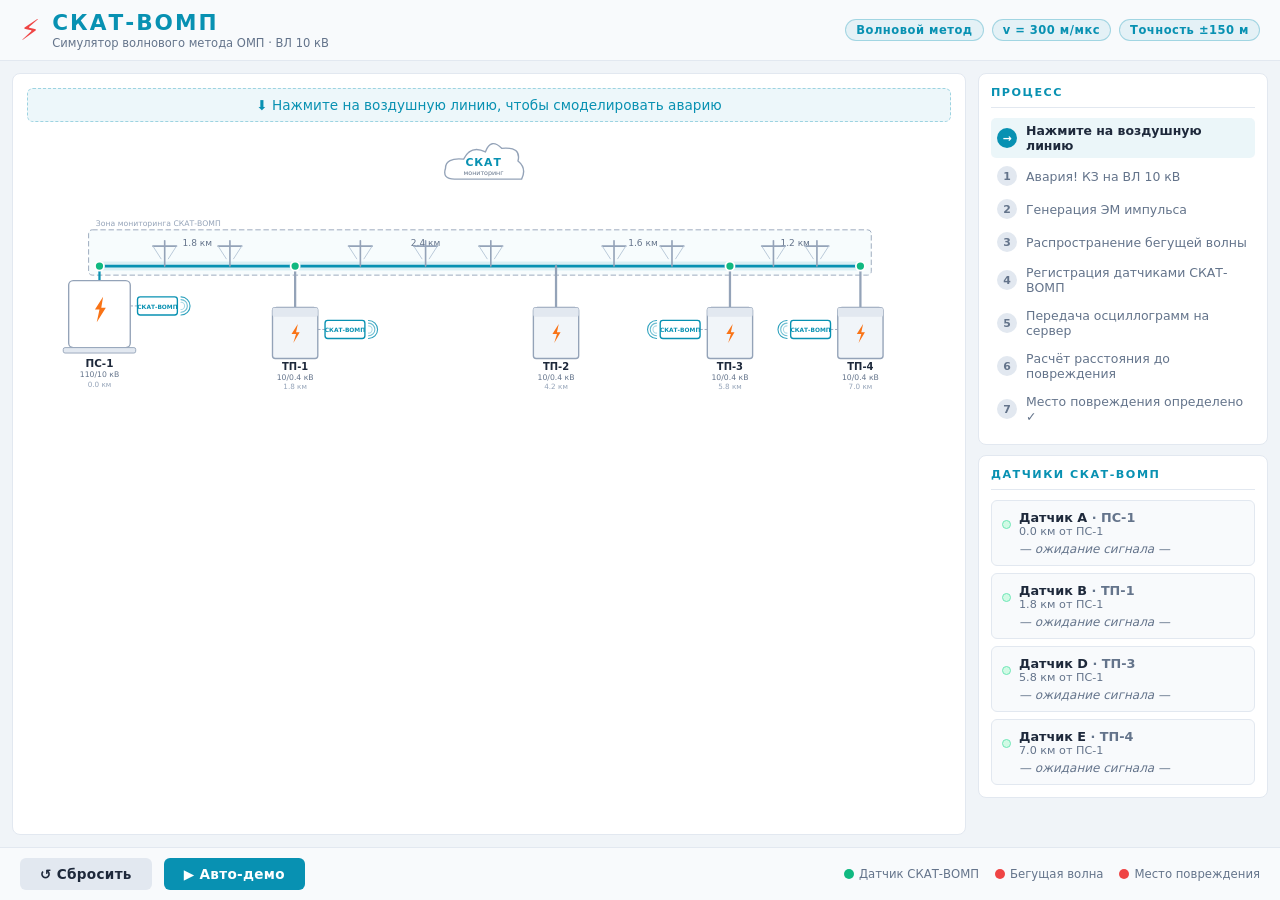
==== commit 6a8488f8: "Redesign SVG diagram to light professional marketing style - Light theme: white/light-gray backgroun" ====
--- a/simulator-standalone.html
+++ b/simulator-standalone.html
@@ -6,25 +6,25 @@
     <title>СКАТ-ВОМП — Симулятор определения мест повреждений</title>
     <meta name="apple-mobile-web-app-capable" content="yes">
     <meta name="apple-mobile-web-app-status-bar-style" content="black-translucent">
-    <meta name="theme-color" content="#0d1b2a">
+    <meta name="theme-color" content="#0891b2">
     <style>
 :root {
-    --bg-page: #0d1b2a;
-    --bg-card: #1a2e4a;
-    --bg-dark: #0a1828;
-    --color-line: #3b82f6;
-    --color-line-hover: #60a5fa;
+    --bg-page: #f0f4f8;
+    --bg-card: #ffffff;
+    --bg-dark: #f8fafc;
+    --color-line: #0891b2;
+    --color-line-hover: #0ea5e9;
     --color-line-fault: #ef4444;
-    --color-primary: #38bdf8;
-    --color-sensor-off: #1a4a2e;
-    --color-sensor-on: #00ff9d;
-    --color-wave: #fbbf24;
+    --color-primary: #0891b2;
+    --color-sensor-off: #d1fae5;
+    --color-sensor-on: #10b981;
+    --color-wave: #ef4444;
     --color-fault: #ef4444;
-    --color-data: #a78bfa;
-    --color-result: #00d4aa;
-    --color-text: #e2e8f0;
+    --color-data: #8b5cf6;
+    --color-result: #0d9488;
+    --color-text: #1e293b;
     --color-dim: #64748b;
-    --color-border: #1e3a5f;
+    --color-border: #e2e8f0;
     --radius: 8px;
     --font: 'Segoe UI', system-ui, -apple-system, sans-serif;
 }
@@ -87,9 +87,9 @@
 }
 
 .badge {
-    background: rgba(56,189,248,0.08);
+    background: rgba(8,145,178,0.08);
     color: var(--color-primary);
-    border: 1px solid rgba(56,189,248,0.3);
+    border: 1px solid rgba(8,145,178,0.3);
     padding: 3px 10px;
     border-radius: 20px;
     font-size: 0.72rem;
@@ -123,8 +123,8 @@
     font-size: 0.85rem;
     color: var(--color-primary);
     padding: 8px 12px;
-    background: rgba(56,189,248,0.07);
-    border: 1px dashed rgba(56,189,248,0.35);
+    background: rgba(8,145,178,0.07);
+    border: 1px dashed rgba(8,145,178,0.35);
     border-radius: 6px;
     margin-bottom: 10px;
     transition: opacity 0.4s;
@@ -200,12 +200,12 @@
 }
 
 .step-item.active {
-    background: rgba(56,189,248,0.1);
+    background: rgba(8,145,178,0.08);
 }
 
 .step-item.active .step-num {
     background: var(--color-primary);
-    color: #0a1828;
+    color: #ffffff;
 }
 
 .step-item.active .step-text {
@@ -215,7 +215,7 @@
 
 .step-item.done .step-num {
     background: var(--color-result);
-    color: #0a1828;
+    color: #ffffff;
 }
 
 .step-item.done .step-text {
@@ -248,8 +248,8 @@
     width: 9px;
     height: 9px;
     border-radius: 50%;
-    background: #1a3a1e;
-    border: 1.5px solid #2a6a3a;
+    background: #d1fae5;
+    border: 1.5px solid #6ee7b7;
     flex-shrink: 0;
     transition: all 0.3s;
 }
@@ -300,10 +300,10 @@
     color: var(--color-primary);
     text-align: center;
     padding: 6px;
-    background: rgba(56,189,248,0.06);
+    background: rgba(8,145,178,0.06);
     border-radius: 4px;
     margin-bottom: 10px;
-    border: 1px solid rgba(56,189,248,0.15);
+    border: 1px solid rgba(8,145,178,0.15);
 }
 
 .calc-row {
@@ -311,7 +311,7 @@
     justify-content: space-between;
     align-items: baseline;
     padding: 3px 0;
-    border-bottom: 1px solid rgba(255,255,255,0.04);
+    border-bottom: 1px solid rgba(0,0,0,0.06);
 }
 
 .calc-row:last-child { border-bottom: none; }
@@ -339,7 +339,7 @@
 .calc-steps .hi { color: var(--color-primary); }
 
 .calc-result-box {
-    background: rgba(0,212,170,0.08);
+    background: rgba(13,148,136,0.07);
     border: 1px solid var(--color-result);
     border-radius: 5px;
     padding: 10px;
@@ -393,14 +393,14 @@
     color: var(--color-text);
 }
 
-.btn-reset:hover { background: #2a4a6a; }
+.btn-reset:hover { background: #cbd5e1; }
 
 .btn-demo {
     background: var(--color-primary);
-    color: #0a1828;
-}
-
-.btn-demo:hover { background: #60d0ff; }
+    color: #ffffff;
+}
+
+.btn-demo:hover { background: #0ea5e9; }
 
 .btn-demo:disabled {
     opacity: 0.4;
@@ -509,7 +509,7 @@
         <div class="diagram-hint" id="diagram-hint">
             ⬇ Нажмите на воздушную линию, чтобы смоделировать аварию
         </div>
-        <svg id="network-svg" viewBox="0 0 1000 290"
+        <svg id="network-svg" viewBox="0 0 1020 292"
              preserveAspectRatio="xMidYMid meet"
              role="img" aria-label="Однолинейная схема ВЛ 10 кВ">
         </svg>
@@ -654,7 +654,7 @@
     fs.appendChild(m2);
     defs.appendChild(fs);
     const rg = mkEl('radialGradient', {id:'wave-grad'});
-    [['0%','#ffffff','1'],['35%','#fbbf24','0.9'],['100%','#f97316','0']].forEach(([o,c,op]) => {
+    [['0%','#ffffff','1'],['35%','#fca5a5','0.85'],['100%','#ef4444','0']].forEach(([o,c,op]) => {
         rg.appendChild(mkEl('stop', {offset:o, 'stop-color':c, 'stop-opacity':op}));
     });
     defs.appendChild(rg);
@@ -663,27 +663,32 @@
 
 function buildServer() {
     const g = mkEl('g', {id:'server-icon'});
-    g.appendChild(mkEl('rect', {x:SERVER_X-42, y:SERVER_Y-16, width:84, height:30, rx:5, fill:'#0a1f35', stroke:'#38bdf8', 'stroke-width':'1.5'}));
-    g.appendChild(mkTxt('СЕРВЕР ОМП', {'text-anchor':'middle', x:SERVER_X, y:SERVER_Y-3, fill:'#38bdf8', 'font-size':'10', 'font-weight':'700', 'letter-spacing':'1', 'font-family':'Segoe UI,system-ui,sans-serif'}));
-    g.appendChild(mkTxt('обработка данных', {'text-anchor':'middle', x:SERVER_X, y:SERVER_Y+9, fill:'#475569', 'font-size':'8', 'font-family':'Segoe UI,system-ui,sans-serif'}));
-    g.appendChild(mkEl('line', {x1:SERVER_X, y1:SERVER_Y-16, x2:SERVER_X, y2:SERVER_Y-28, stroke:'#38bdf8', 'stroke-width':'1.5'}));
-    g.appendChild(mkEl('circle', {cx:SERVER_X, cy:SERVER_Y-31, r:'3', fill:'#38bdf8'}));
+    const cx = SERVER_X + 4, cy = SERVER_Y + 2;
+    // Cloud shape
+    const cp = `M ${cx-32},${cy+12} Q ${cx-46},${cy+12} ${cx-42},${cy+0} Q ${cx-42},${cy-12} ${cx-22},${cy-10} Q ${cx-14},${cy-26} ${cx+2},${cy-18} Q ${cx+8},${cy-34} ${cx+20},${cy-22} Q ${cx+42},${cy-24} ${cx+38},${cy-8} Q ${cx+48},${cy+0} ${cx+42},${cy+12} Z`;
+    g.appendChild(mkEl('path', {d:cp, fill:'#ffffff', stroke:'#94a3b8', 'stroke-width':'1.5'}));
+    g.appendChild(mkTxt('СКАТ', {'text-anchor':'middle', x:cx, y:cy-3, fill:'#0891b2', 'font-size':'12', 'font-weight':'800', 'letter-spacing':'1', 'font-family':'Segoe UI,system-ui,sans-serif'}));
+    g.appendChild(mkTxt('мониторинг', {'text-anchor':'middle', x:cx, y:cy+8, fill:'#64748b', 'font-size':'7', 'font-family':'Segoe UI,system-ui,sans-serif'}));
     svg.appendChild(g);
 }
 
 function buildSegmentLines() {
     const g = mkEl('g', {id:'seg-group'});
+    // Monitoring zone border
+    const zX = SVG_LEFT - 12, zY = LINE_Y - 40, zW = SVG_RIGHT - SVG_LEFT + 24, zH = 50;
+    g.appendChild(mkEl('rect', {x:zX, y:zY, width:zW, height:zH, rx:'4', fill:'rgba(8,145,178,0.03)', stroke:'#94a3b8', 'stroke-width':'1', 'stroke-dasharray':'6 3'}));
+    g.appendChild(mkTxt('Зона мониторинга СКАТ-ВОМП', {x:zX+8, y:zY-4, fill:'#94a3b8', 'font-size':'8.5', 'font-family':'Segoe UI,system-ui,sans-serif'}));
     SEGMENTS.forEach(seg => {
         const x1 = kmToX(NODES[seg.from].km);
         const x2 = kmToX(NODES[seg.to].km);
         const mx = (x1 + x2) / 2;
-        g.appendChild(mkEl('line', {x1, y1:LINE_Y, x2, y2:LINE_Y, stroke:'rgba(59,130,246,0.12)', 'stroke-width':'14'}));
-        g.appendChild(mkEl('line', {id:`seg-${seg.id}`, x1, y1:LINE_Y, x2, y2:LINE_Y, stroke:'#3b82f6', 'stroke-width':'2.5', 'stroke-linecap':'round'}));
-        g.appendChild(mkTxt(`${seg.km} км`, {'text-anchor':'middle', x:mx, y:LINE_Y-20, fill:'#475569', 'font-size':'10', 'font-family':'Segoe UI,system-ui,sans-serif'}));
+        g.appendChild(mkEl('line', {x1, y1:LINE_Y, x2, y2:LINE_Y, stroke:'rgba(8,145,178,0.12)', 'stroke-width':'10'}));
+        g.appendChild(mkEl('line', {id:`seg-${seg.id}`, x1, y1:LINE_Y, x2, y2:LINE_Y, stroke:'#0891b2', 'stroke-width':'3', 'stroke-linecap':'round'}));
+        g.appendChild(mkTxt(`${seg.km} км`, {'text-anchor':'middle', x:mx, y:LINE_Y-22, fill:'#64748b', 'font-size':'10', 'font-family':'Segoe UI,system-ui,sans-serif'}));
         const hit = mkEl('line', {x1, y1:LINE_Y, x2, y2:LINE_Y, stroke:'transparent', 'stroke-width':'24', cursor:'pointer'});
         hit.addEventListener('click', e => handleSegClick(e, seg.id));
-        hit.addEventListener('mouseenter', () => { if (S.phase === 'idle') document.getElementById(`seg-${seg.id}`).setAttribute('stroke','#60a5fa'); });
-        hit.addEventListener('mouseleave', () => { if (S.phase === 'idle') document.getElementById(`seg-${seg.id}`).setAttribute('stroke','#3b82f6'); });
+        hit.addEventListener('mouseenter', () => { if (S.phase === 'idle') document.getElementById(`seg-${seg.id}`).setAttribute('stroke','#0ea5e9'); });
+        hit.addEventListener('mouseleave', () => { if (S.phase === 'idle') document.getElementById(`seg-${seg.id}`).setAttribute('stroke','#0891b2'); });
         g.appendChild(hit);
     });
     svg.appendChild(g);
@@ -703,35 +708,73 @@
 
 function drawTower(parent, cx) {
     cx = Math.round(cx);
-    parent.appendChild(mkEl('line', {x1:cx, y1:LINE_Y, x2:cx, y2:LINE_Y-30, stroke:'#2d3f52', 'stroke-width':'2', 'stroke-linecap':'round'}));
-    parent.appendChild(mkEl('line', {x1:cx-16, y1:LINE_Y-24, x2:cx+16, y2:LINE_Y-24, stroke:'#2d3f52', 'stroke-width':'2', 'stroke-linecap':'round'}));
-    [cx-14, cx+14].forEach(ix => {
-        parent.appendChild(mkEl('line', {x1:ix, y1:LINE_Y-24, x2:ix, y2:LINE_Y, stroke:'#3d5166', 'stroke-width':'1.5', 'stroke-dasharray':'2 2'}));
-    });
+    parent.appendChild(mkEl('line', {x1:cx, y1:LINE_Y, x2:cx, y2:LINE_Y-28, stroke:'#94a3b8', 'stroke-width':'1.8', 'stroke-linecap':'round'}));
+    parent.appendChild(mkEl('line', {x1:cx-13, y1:LINE_Y-22, x2:cx+13, y2:LINE_Y-22, stroke:'#94a3b8', 'stroke-width':'1.8', 'stroke-linecap':'round'}));
+    parent.appendChild(mkEl('line', {x1:cx-4, y1:LINE_Y-8, x2:cx-13, y2:LINE_Y-22, stroke:'#b4c5d5', 'stroke-width':'1', 'stroke-linecap':'round'}));
+    parent.appendChild(mkEl('line', {x1:cx+4, y1:LINE_Y-8, x2:cx+13, y2:LINE_Y-22, stroke:'#b4c5d5', 'stroke-width':'1', 'stroke-linecap':'round'}));
 }
 
 function buildNodes() {
     const g = mkEl('g', {id:'nodes-group'});
     NODES.forEach((node) => {
-        const x  = kmToX(node.km);
-        const bw = node.isMain ? 70 : 56;
-        const bh = node.isMain ? 66 : 56;
-        const by = LINE_Y + 20;
+        const x = kmToX(node.km);
         const ng = mkEl('g', {id:`node-${node.id}`});
-        ng.appendChild(mkEl('line', {x1:x, y1:LINE_Y, x2:x, y2:by, stroke:'#3b82f6', 'stroke-width':'2'}));
-        ng.appendChild(mkEl('rect', {x:x-4, y:LINE_Y+6, width:8, height:4, fill:'#0f2033', stroke:'#3b82f6', 'stroke-width':'1.5', rx:'1'}));
-        if (node.hasSensor) {
-            const bgY = by - 14;
-            ng.appendChild(mkEl('rect', {id:`sbg-${node.id}`, x:x-bw/2, y:bgY, width:bw, height:14, fill:'#071a0e', stroke:'#1a4a2e', 'stroke-width':'1', rx:'2 2 0 0'}));
-            ng.appendChild(mkTxt('СКАТ-ВОМП', {id:`slbl-${node.id}`, 'text-anchor':'middle', x, y:bgY+10, fill:'#1e6b35', 'font-size':'7.5', 'font-weight':'700', 'letter-spacing':'0.5', 'font-family':'Segoe UI,system-ui,sans-serif'}));
+        const F = 'Segoe UI,system-ui,sans-serif';
+
+        if (node.isMain) {
+            // ПС-1: large white cabinet with platform and lightning bolt
+            const cabW = 68, cabH = 74;
+            const cabY = LINE_Y + 16;
+            ng.appendChild(mkEl('line', {x1:x, y1:LINE_Y, x2:x, y2:cabY, stroke:'#0891b2', 'stroke-width':'2.5'}));
+            ng.appendChild(mkEl('rect', {x:x-cabW/2, y:cabY, width:cabW, height:cabH, rx:'5', fill:'#ffffff', stroke:'#94a3b8', 'stroke-width':'1.5'}));
+            ng.appendChild(mkEl('rect', {x:x-cabW/2-6, y:cabY+cabH, width:cabW+12, height:6, rx:'2', fill:'#e2e8f0', stroke:'#94a3b8', 'stroke-width':'1'}));
+            // orange lightning bolt
+            const ly = cabY + 18;
+            ng.appendChild(mkEl('path', {d:`M ${x+4},${ly} L ${x-5},${ly+14} L ${x},${ly+14} L ${x-3},${ly+28} L ${x+7},${ly+12} L ${x+2},${ly+12} Z`, fill:'#f97316'}));
+            ng.appendChild(mkTxt(node.label, {'text-anchor':'middle', x, y:cabY+cabH+21, fill:'#1e293b', 'font-size':'11.5', 'font-weight':'700', 'font-family':F}));
+            ng.appendChild(mkTxt(node.sub, {'text-anchor':'middle', x, y:cabY+cabH+33, fill:'#64748b', 'font-size':'8.5', 'font-family':F}));
+            ng.appendChild(mkTxt(`${node.km.toFixed(1)} км`, {'text-anchor':'middle', x, y:cabY+cabH+43, fill:'#94a3b8', 'font-size':'8', 'font-family':F}));
+            if (node.hasSensor) {
+                const devX = x + cabW/2 + 8, devY = cabY + 18;
+                const devW = 44, devH = 20, devCY = devY + devH/2;
+                ng.appendChild(mkEl('line', {id:`scon-${node.id}`, x1:x+cabW/2, y1:devCY, x2:devX, y2:devCY, stroke:'#94a3b8', 'stroke-width':'1', 'stroke-dasharray':'3 2'}));
+                ng.appendChild(mkEl('rect', {id:`sbg-${node.id}`, x:devX, y:devY, width:devW, height:devH, rx:'3', fill:'#ffffff', stroke:'#0891b2', 'stroke-width':'1.5'}));
+                ng.appendChild(mkTxt('СКАТ-ВОМП', {id:`slbl-${node.id}`, 'text-anchor':'middle', x:devX+devW/2, y:devY+13, fill:'#0891b2', 'font-size':'6.5', 'font-weight':'700', 'font-family':F}));
+                const gx = devX + devW + 4, gy = devCY;
+                [4,7,10].forEach((r,i) => ng.appendChild(mkEl('path', {d:`M ${gx},${gy-r} A ${r},${r} 0 0 1 ${gx},${gy+r}`, fill:'none', stroke:'#0891b2', 'stroke-width':'1.2', opacity:String(0.35+i*0.25), 'stroke-linecap':'round'})));
+                ng.appendChild(mkEl('circle', {id:`sdot-${node.id}`, cx:x, cy:LINE_Y, r:'5', fill:'#10b981', stroke:'#ffffff', 'stroke-width':'2'}));
+            }
+        } else {
+            // ТП-x: pole-mounted cabinet
+            const poleH = 46, cabW = 50, cabH = 56;
+            const cabY = LINE_Y + poleH;
+            ng.appendChild(mkEl('line', {x1:x, y1:LINE_Y, x2:x, y2:cabY, stroke:'#94a3b8', 'stroke-width':'2.5', 'stroke-linecap':'round'}));
+            ng.appendChild(mkEl('line', {x1:x-cabW/2+4, y1:cabY, x2:x+cabW/2-4, y2:cabY, stroke:'#94a3b8', 'stroke-width':'2'}));
+            ng.appendChild(mkEl('rect', {x:x-cabW/2, y:cabY, width:cabW, height:cabH, rx:'3', fill:'#f1f5f9', stroke:'#94a3b8', 'stroke-width':'1.5'}));
+            ng.appendChild(mkEl('rect', {x:x-cabW/2, y:cabY, width:cabW, height:10, rx:'2', fill:'#e2e8f0', stroke:'none'}));
+            // small lightning bolt
+            const ly = cabY + 18;
+            ng.appendChild(mkEl('path', {d:`M ${x+3},${ly} L ${x-4},${ly+11} L ${x+1},${ly+11} L ${x-2},${ly+21} L ${x+5},${ly+9} L ${x+1},${ly+9} Z`, fill:'#f97316'}));
+            ng.appendChild(mkTxt(node.label, {'text-anchor':'middle', x, y:cabY+cabH+13, fill:'#1e293b', 'font-size':'11', 'font-weight':'700', 'font-family':F}));
+            ng.appendChild(mkTxt(node.sub, {'text-anchor':'middle', x, y:cabY+cabH+24, fill:'#64748b', 'font-size':'8.5', 'font-family':F}));
+            ng.appendChild(mkTxt(`${node.km.toFixed(1)} км`, {'text-anchor':'middle', x, y:cabY+cabH+34, fill:'#94a3b8', 'font-size':'8', 'font-family':F}));
+            if (node.hasSensor) {
+                const devW = 44, devH = 20;
+                const devY = cabY + 14, devCY = devY + devH/2;
+                // nodes with km>4 get device on LEFT, others on RIGHT
+                const toLeft = node.km > 4.0;
+                const devX = toLeft ? x - cabW/2 - devW - 8 : x + cabW/2 + 8;
+                const conX1 = toLeft ? x - cabW/2 : x + cabW/2;
+                const conX2 = toLeft ? devX + devW : devX;
+                ng.appendChild(mkEl('line', {id:`scon-${node.id}`, x1:conX1, y1:devCY, x2:conX2, y2:devCY, stroke:'#94a3b8', 'stroke-width':'1', 'stroke-dasharray':'3 2'}));
+                ng.appendChild(mkEl('rect', {id:`sbg-${node.id}`, x:devX, y:devY, width:devW, height:devH, rx:'3', fill:'#ffffff', stroke:'#0891b2', 'stroke-width':'1.5'}));
+                ng.appendChild(mkTxt('СКАТ-ВОМП', {id:`slbl-${node.id}`, 'text-anchor':'middle', x:devX+devW/2, y:devY+13, fill:'#0891b2', 'font-size':'6.5', 'font-weight':'700', 'font-family':F}));
+                const gx = toLeft ? devX - 4 : devX + devW + 4;
+                const gy = devCY, sw = toLeft ? '0' : '1';
+                [4,7,10].forEach((r,i) => ng.appendChild(mkEl('path', {d:`M ${gx},${gy-r} A ${r},${r} 0 0 ${sw} ${gx},${gy+r}`, fill:'none', stroke:'#0891b2', 'stroke-width':'1.2', opacity:String(0.35+i*0.25), 'stroke-linecap':'round'})));
+                ng.appendChild(mkEl('circle', {id:`sdot-${node.id}`, cx:x, cy:LINE_Y, r:'5', fill:'#10b981', stroke:'#ffffff', 'stroke-width':'2'}));
+            }
         }
-        ng.appendChild(mkEl('rect', {x:x-bw/2, y:by, width:bw, height:bh, rx:'4', fill:'#08192a', stroke:'#1e3a5f', 'stroke-width':'1.5'}));
-        const ty = by + bh/2 - 4;
-        ng.appendChild(mkEl('circle', {cx:x, cy:ty-7, r:'9', fill:'none', stroke:'#2563eb', 'stroke-width':'1.5'}));
-        ng.appendChild(mkEl('circle', {cx:x, cy:ty+7, r:'9', fill:'none', stroke:'#2563eb', 'stroke-width':'1.5'}));
-        ng.appendChild(mkTxt(node.label, {'text-anchor':'middle', x, y:by+bh+13, fill:'#cbd5e1', 'font-size':'11', 'font-weight':'700', 'font-family':'Segoe UI,system-ui,sans-serif'}));
-        ng.appendChild(mkTxt(node.sub, {'text-anchor':'middle', x, y:by+bh+24, fill:'#4a5568', 'font-size':'8.5', 'font-family':'Segoe UI,system-ui,sans-serif'}));
-        ng.appendChild(mkTxt(`${node.km.toFixed(1)} км`, {'text-anchor':'middle', x, y:by+bh+35, fill:'#334155', 'font-size':'8', 'font-family':'Segoe UI,system-ui,sans-serif'}));
         g.appendChild(ng);
     });
     svg.appendChild(g);
@@ -778,11 +821,11 @@
     if (timeEl) { timeEl.className = 'sensor-time registered'; timeEl.textContent = `Сигнал: t = ${timeUs.toFixed(2)} мкс`; }
     const sbg  = document.getElementById(`sbg-${nodeId}`);
     const slbl = document.getElementById(`slbl-${nodeId}`);
-    if (sbg)  { sbg.setAttribute('fill','#0b3320'); sbg.setAttribute('stroke','#00ff9d'); }
-    if (slbl) { slbl.setAttribute('fill','#00ff9d'); }
+    if (sbg)  { sbg.setAttribute('fill','#f0fdf4'); sbg.setAttribute('stroke','#10b981'); }
+    if (slbl) { slbl.setAttribute('fill','#10b981'); }
     const nodeKm = NODES.find(n => n.id === nodeId).km;
     const nx = kmToX(nodeKm);
-    const ring = mkEl('circle', {cx:nx, cy:LINE_Y, r:'10', fill:'none', stroke:'#00ff9d', 'stroke-width':'2', opacity:'0.9'});
+    const ring = mkEl('circle', {cx:nx, cy:LINE_Y, r:'10', fill:'none', stroke:'#10b981', 'stroke-width':'2.5', opacity:'0.9'});
     document.getElementById('wave-g').appendChild(ring);
     animateRing(ring);
 }
@@ -804,12 +847,17 @@
     if (segEl) segEl.setAttribute('stroke','#ef4444');
     const fg = document.getElementById('fault-g');
     fg.innerHTML = '';
-    const pulse = mkEl('circle', {id:'fault-pulse', cx:faultX, cy:LINE_Y, r:'10', fill:'none', stroke:'#ef4444', 'stroke-width':'2', opacity:'0.7'});
+    const F = 'Segoe UI,system-ui,sans-serif';
+    // Pulsing outer ring
+    const pulse = mkEl('circle', {id:'fault-pulse', cx:faultX, cy:LINE_Y, r:'16', fill:'rgba(239,68,68,0.08)', stroke:'#ef4444', 'stroke-width':'1.5', opacity:'0.7'});
     fg.appendChild(pulse);
     animateFaultPulse(pulse);
-    const lp = `M ${faultX+1},${LINE_Y-16} L ${faultX-5},${LINE_Y-2} L ${faultX+1},${LINE_Y-2} L ${faultX-2},${LINE_Y+12} L ${faultX+7},${LINE_Y-2} L ${faultX+2},${LINE_Y-2} Z`;
-    fg.appendChild(mkEl('path', {d:lp, fill:'#fca5a5', stroke:'#ef4444', 'stroke-width':'1'}));
-    fg.appendChild(mkTxt('КЗ', {'text-anchor':'middle', x:faultX, y:LINE_Y+24, fill:'#ef4444', 'font-size':'9', 'font-weight':'700', 'font-family':'Segoe UI,system-ui,sans-serif'}));
+    // Red circle with X (⊗)
+    fg.appendChild(mkEl('circle', {cx:faultX, cy:LINE_Y, r:'11', fill:'#fef2f2', stroke:'#ef4444', 'stroke-width':'2.5'}));
+    const d = 6.5;
+    fg.appendChild(mkEl('line', {x1:faultX-d, y1:LINE_Y-d, x2:faultX+d, y2:LINE_Y+d, stroke:'#ef4444', 'stroke-width':'2.5', 'stroke-linecap':'round'}));
+    fg.appendChild(mkEl('line', {x1:faultX+d, y1:LINE_Y-d, x2:faultX-d, y2:LINE_Y+d, stroke:'#ef4444', 'stroke-width':'2.5', 'stroke-linecap':'round'}));
+    fg.appendChild(mkTxt('КЗ', {'text-anchor':'middle', x:faultX, y:LINE_Y+27, fill:'#ef4444', 'font-size':'9', 'font-weight':'700', 'font-family':F}));
 }
 
 function animateFaultPulse(circle) {
@@ -861,10 +909,10 @@
 
 function createWaveElements() {
     const wg = document.getElementById('wave-g');
-    wg.appendChild(mkEl('line', {id:'trail-L', x1:S.faultX, y1:LINE_Y, x2:S.faultX, y2:LINE_Y, stroke:'#f97316', 'stroke-width':'4', opacity:'0.6', 'stroke-linecap':'round'}));
-    wg.appendChild(mkEl('line', {id:'trail-R', x1:S.faultX, y1:LINE_Y, x2:S.faultX, y2:LINE_Y, stroke:'#f97316', 'stroke-width':'4', opacity:'0.6', 'stroke-linecap':'round'}));
-    wg.appendChild(mkEl('circle', {id:'wave-L', cx:S.faultX, cy:LINE_Y, r:'12', fill:'url(#wave-grad)', filter:'url(#fw)'}));
-    wg.appendChild(mkEl('circle', {id:'wave-R', cx:S.faultX, cy:LINE_Y, r:'12', fill:'url(#wave-grad)', filter:'url(#fw)'}));
+    wg.appendChild(mkEl('line', {id:'trail-L', x1:S.faultX, y1:LINE_Y, x2:S.faultX, y2:LINE_Y, stroke:'#ef4444', 'stroke-width':'3.5', opacity:'0.5', 'stroke-linecap':'round'}));
+    wg.appendChild(mkEl('line', {id:'trail-R', x1:S.faultX, y1:LINE_Y, x2:S.faultX, y2:LINE_Y, stroke:'#ef4444', 'stroke-width':'3.5', opacity:'0.5', 'stroke-linecap':'round'}));
+    wg.appendChild(mkEl('circle', {id:'wave-L', cx:S.faultX, cy:LINE_Y, r:'11', fill:'url(#wave-grad)', filter:'url(#fw)'}));
+    wg.appendChild(mkEl('circle', {id:'wave-R', cx:S.faultX, cy:LINE_Y, r:'11', fill:'url(#wave-grad)', filter:'url(#fw)'}));
 }
 
 function animTick(now) {
@@ -981,24 +1029,24 @@
     const rx = kmToX(resultKm);
     const rg = document.getElementById('result-g');
     rg.innerHTML = '';
-    rg.appendChild(mkEl('line', {x1:rx, y1:LINE_Y-40, x2:rx, y2:LINE_Y-18, stroke:'#00d4aa', 'stroke-width':'2', 'stroke-dasharray':'3 2'}));
-    rg.appendChild(mkEl('polygon', {points:`${rx-4},${LINE_Y-18} ${rx+4},${LINE_Y-18} ${rx},${LINE_Y-6}`, fill:'#00d4aa'}));
-    rg.appendChild(mkTxt(`${resultKm.toFixed(2)} км`, {'text-anchor':'middle', x:rx, y:LINE_Y-44, fill:'#00d4aa', 'font-size':'10', 'font-weight':'700', 'font-family':'Segoe UI,system-ui,sans-serif'}));
-    rg.appendChild(mkTxt('ОМП', {'text-anchor':'middle', x:rx, y:LINE_Y-55, fill:'#00d4aa', 'font-size':'8', 'font-family':'Segoe UI,system-ui,sans-serif'}));
+    rg.appendChild(mkEl('line', {x1:rx, y1:LINE_Y-40, x2:rx, y2:LINE_Y-18, stroke:'#0d9488', 'stroke-width':'2', 'stroke-dasharray':'3 2'}));
+    rg.appendChild(mkEl('polygon', {points:`${rx-4},${LINE_Y-18} ${rx+4},${LINE_Y-18} ${rx},${LINE_Y-6}`, fill:'#0d9488'}));
+    rg.appendChild(mkTxt(`${resultKm.toFixed(2)} км`, {'text-anchor':'middle', x:rx, y:LINE_Y-44, fill:'#0d9488', 'font-size':'10', 'font-weight':'700', 'font-family':'Segoe UI,system-ui,sans-serif'}));
+    rg.appendChild(mkTxt('ОМП', {'text-anchor':'middle', x:rx, y:LINE_Y-55, fill:'#0d9488', 'font-size':'8', 'font-family':'Segoe UI,system-ui,sans-serif'}));
     const errPx = 0.15 * PX_PER_KM;
-    rg.appendChild(mkEl('line', {x1:rx-errPx, y1:LINE_Y, x2:rx+errPx, y2:LINE_Y, stroke:'#00d4aa', 'stroke-width':'4', opacity:'0.4', 'stroke-linecap':'round'}));
+    rg.appendChild(mkEl('line', {x1:rx-errPx, y1:LINE_Y, x2:rx+errPx, y2:LINE_Y, stroke:'#0d9488', 'stroke-width':'4', opacity:'0.4', 'stroke-linecap':'round'}));
 }
 
 function reset() {
     if (S.raf) cancelAnimationFrame(S.raf);
     (S.timers || []).forEach(clearTimeout);
     S = {phase:'idle', faultSegId:null, faultKm:null, faultX:null, animStart:null, leftNodeIdx:null, rightNodeIdx:null, detected:{}, raf:null, stepIdx:0, timers:[]};
-    SEGMENTS.forEach(seg => { const el = document.getElementById(`seg-${seg.id}`); if (el) el.setAttribute('stroke','#3b82f6'); });
+    SEGMENTS.forEach(seg => { const el = document.getElementById(`seg-${seg.id}`); if (el) el.setAttribute('stroke','#0891b2'); });
     NODES.filter(n => n.hasSensor).forEach(node => {
         const sbg  = document.getElementById(`sbg-${node.id}`);
         const slbl = document.getElementById(`slbl-${node.id}`);
-        if (sbg)  { sbg.setAttribute('fill','#071a0e'); sbg.setAttribute('stroke','#1a4a2e'); }
-        if (slbl) { slbl.setAttribute('fill','#1e6b35'); }
+        if (sbg)  { sbg.setAttribute('fill','#ffffff'); sbg.setAttribute('stroke','#0891b2'); }
+        if (slbl) { slbl.setAttribute('fill','#0891b2'); }
     });
     ['trail-g','wave-g','fault-g','packet-g','result-g'].forEach(id => { const el = document.getElementById(id); if (el) el.innerHTML = ''; });
     hintEl.classList.remove('hidden');
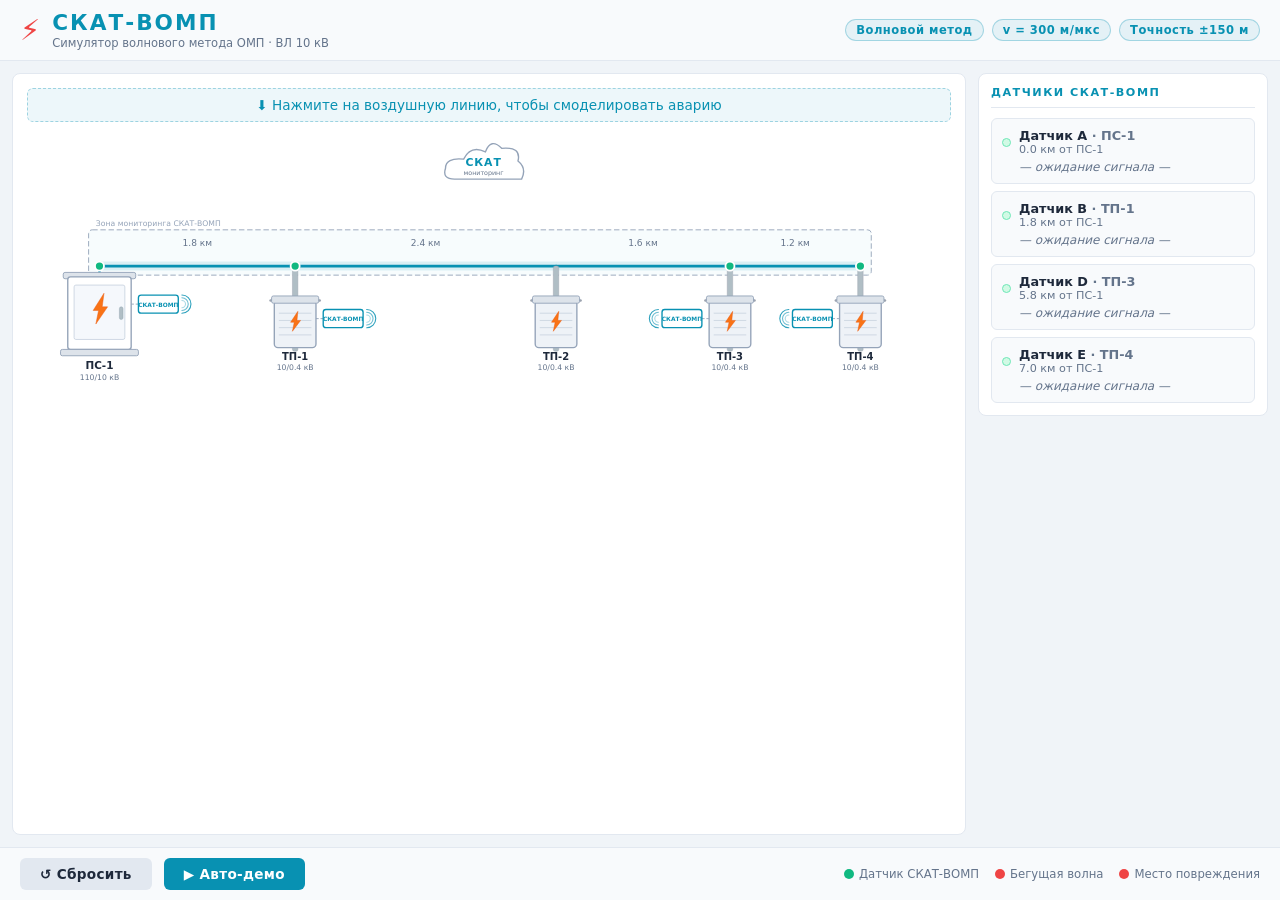
==== commit 1becc14b: "Improve substation icons, remove tower poles, hide process panel - ПС-1: tall cabinet with roof viso" ====
--- a/simulator-standalone.html
+++ b/simulator-standalone.html
@@ -517,7 +517,7 @@
 
     <aside class="info-panel">
 
-        <div class="panel-section">
+        <div class="panel-section" style="display:none">
             <div class="section-title">Процесс</div>
             <div class="steps-list" id="steps-list"></div>
         </div>
@@ -632,7 +632,6 @@
     buildDefs();
     buildServer();
     buildSegmentLines();
-    buildTowers();
     buildNodes();
     ['trail-g','wave-g','fault-g','packet-g','result-g'].forEach(id => {
         svg.appendChild(mkEl('g', {id}));
@@ -694,83 +693,81 @@
     svg.appendChild(g);
 }
 
-function buildTowers() {
-    const g = mkEl('g', {id:'tower-group'});
-    SEGMENTS.forEach(seg => {
-        const x1 = kmToX(NODES[seg.from].km);
-        const x2 = kmToX(NODES[seg.to].km);
-        const span = x2 - x1;
-        const n = Math.max(1, Math.round(span / 90));
-        for (let i = 1; i <= n; i++) drawTower(g, x1 + span * i / (n + 1));
-    });
-    svg.appendChild(g);
-}
-
-function drawTower(parent, cx) {
-    cx = Math.round(cx);
-    parent.appendChild(mkEl('line', {x1:cx, y1:LINE_Y, x2:cx, y2:LINE_Y-28, stroke:'#94a3b8', 'stroke-width':'1.8', 'stroke-linecap':'round'}));
-    parent.appendChild(mkEl('line', {x1:cx-13, y1:LINE_Y-22, x2:cx+13, y2:LINE_Y-22, stroke:'#94a3b8', 'stroke-width':'1.8', 'stroke-linecap':'round'}));
-    parent.appendChild(mkEl('line', {x1:cx-4, y1:LINE_Y-8, x2:cx-13, y2:LINE_Y-22, stroke:'#b4c5d5', 'stroke-width':'1', 'stroke-linecap':'round'}));
-    parent.appendChild(mkEl('line', {x1:cx+4, y1:LINE_Y-8, x2:cx+13, y2:LINE_Y-22, stroke:'#b4c5d5', 'stroke-width':'1', 'stroke-linecap':'round'}));
-}
 
 function buildNodes() {
     const g = mkEl('g', {id:'nodes-group'});
+    const F = 'Segoe UI,system-ui,sans-serif';
+
     NODES.forEach((node) => {
         const x = kmToX(node.km);
         const ng = mkEl('g', {id:`node-${node.id}`});
-        const F = 'Segoe UI,system-ui,sans-serif';
 
         if (node.isMain) {
-            // ПС-1: large white cabinet with platform and lightning bolt
-            const cabW = 68, cabH = 74;
-            const cabY = LINE_Y + 16;
+            // ПС-1: tall switchgear cabinet (110/10 кВ)
+            const cabW = 70, cabH = 80;
+            const cabY = LINE_Y + 12;
+            // Short drop from line to cabinet top
             ng.appendChild(mkEl('line', {x1:x, y1:LINE_Y, x2:x, y2:cabY, stroke:'#0891b2', 'stroke-width':'2.5'}));
-            ng.appendChild(mkEl('rect', {x:x-cabW/2, y:cabY, width:cabW, height:cabH, rx:'5', fill:'#ffffff', stroke:'#94a3b8', 'stroke-width':'1.5'}));
-            ng.appendChild(mkEl('rect', {x:x-cabW/2-6, y:cabY+cabH, width:cabW+12, height:6, rx:'2', fill:'#e2e8f0', stroke:'#94a3b8', 'stroke-width':'1'}));
-            // orange lightning bolt
+            // Roof visor
+            ng.appendChild(mkEl('rect', {x:x-cabW/2-5, y:cabY-5, width:cabW+10, height:7, rx:'2', fill:'#dde3ea', stroke:'#94a3b8', 'stroke-width':'1'}));
+            // Main cabinet body
+            ng.appendChild(mkEl('rect', {x:x-cabW/2, y:cabY, width:cabW, height:cabH, rx:'3', fill:'#ffffff', stroke:'#94a3b8', 'stroke-width':'1.5'}));
+            // Door panel inset
+            ng.appendChild(mkEl('rect', {x:x-cabW/2+7, y:cabY+9, width:cabW-14, height:cabH-20, rx:'2', fill:'#f5f8fc', stroke:'#cbd5e1', 'stroke-width':'1'}));
+            // Orange lightning bolt (centred on door panel)
             const ly = cabY + 18;
-            ng.appendChild(mkEl('path', {d:`M ${x+4},${ly} L ${x-5},${ly+14} L ${x},${ly+14} L ${x-3},${ly+28} L ${x+7},${ly+12} L ${x+2},${ly+12} Z`, fill:'#f97316'}));
-            ng.appendChild(mkTxt(node.label, {'text-anchor':'middle', x, y:cabY+cabH+21, fill:'#1e293b', 'font-size':'11.5', 'font-weight':'700', 'font-family':F}));
-            ng.appendChild(mkTxt(node.sub, {'text-anchor':'middle', x, y:cabY+cabH+33, fill:'#64748b', 'font-size':'8.5', 'font-family':F}));
-            ng.appendChild(mkTxt(`${node.km.toFixed(1)} км`, {'text-anchor':'middle', x, y:cabY+cabH+43, fill:'#94a3b8', 'font-size':'8', 'font-family':F}));
+            ng.appendChild(mkEl('path', {d:`M ${x+5},${ly} L ${x-7},${ly+19} L ${x-1},${ly+19} L ${x-4},${ly+34} L ${x+9},${ly+15} L ${x+3},${ly+15} Z`, fill:'#f97316', stroke:'#ea580c', 'stroke-width':'0.5'}));
+            // Door handle
+            ng.appendChild(mkEl('rect', {x:x+cabW/2-13, y:cabY+cabH/2-7, width:4, height:14, rx:'2', fill:'#b0bec5', stroke:'#90a4ae', 'stroke-width':'0.5'}));
+            // Bottom platform
+            ng.appendChild(mkEl('rect', {x:x-cabW/2-8, y:cabY+cabH, width:cabW+16, height:7, rx:'2', fill:'#dde3ea', stroke:'#94a3b8', 'stroke-width':'1'}));
+            // Labels
+            ng.appendChild(mkTxt(node.label, {'text-anchor':'middle', x, y:cabY+cabH+22, fill:'#1e293b', 'font-size':'11.5', 'font-weight':'700', 'font-family':F}));
+            ng.appendChild(mkTxt(node.sub,   {'text-anchor':'middle', x, y:cabY+cabH+34, fill:'#64748b', 'font-size':'8.5',  'font-family':F}));
+            // СКАТ-ВОМП device box
             if (node.hasSensor) {
-                const devX = x + cabW/2 + 8, devY = cabY + 18;
+                const devX = x + cabW/2 + 8, devY = cabY + 20;
                 const devW = 44, devH = 20, devCY = devY + devH/2;
-                ng.appendChild(mkEl('line', {id:`scon-${node.id}`, x1:x+cabW/2, y1:devCY, x2:devX, y2:devCY, stroke:'#94a3b8', 'stroke-width':'1', 'stroke-dasharray':'3 2'}));
-                ng.appendChild(mkEl('rect', {id:`sbg-${node.id}`, x:devX, y:devY, width:devW, height:devH, rx:'3', fill:'#ffffff', stroke:'#0891b2', 'stroke-width':'1.5'}));
+                ng.appendChild(mkEl('line',  {id:`scon-${node.id}`, x1:x+cabW/2, y1:devCY, x2:devX,       y2:devCY, stroke:'#94a3b8', 'stroke-width':'1', 'stroke-dasharray':'3 2'}));
+                ng.appendChild(mkEl('rect',  {id:`sbg-${node.id}`,  x:devX, y:devY, width:devW, height:devH, rx:'3', fill:'#ffffff', stroke:'#0891b2', 'stroke-width':'1.5'}));
                 ng.appendChild(mkTxt('СКАТ-ВОМП', {id:`slbl-${node.id}`, 'text-anchor':'middle', x:devX+devW/2, y:devY+13, fill:'#0891b2', 'font-size':'6.5', 'font-weight':'700', 'font-family':F}));
-                const gx = devX + devW + 4, gy = devCY;
+                const gx = devX+devW+4, gy = devCY;
                 [4,7,10].forEach((r,i) => ng.appendChild(mkEl('path', {d:`M ${gx},${gy-r} A ${r},${r} 0 0 1 ${gx},${gy+r}`, fill:'none', stroke:'#0891b2', 'stroke-width':'1.2', opacity:String(0.35+i*0.25), 'stroke-linecap':'round'})));
                 ng.appendChild(mkEl('circle', {id:`sdot-${node.id}`, cx:x, cy:LINE_Y, r:'5', fill:'#10b981', stroke:'#ffffff', 'stroke-width':'2'}));
             }
+
         } else {
-            // ТП-x: pole-mounted cabinet
-            const poleH = 46, cabW = 50, cabH = 56;
-            const cabY = LINE_Y + poleH;
-            ng.appendChild(mkEl('line', {x1:x, y1:LINE_Y, x2:x, y2:cabY, stroke:'#94a3b8', 'stroke-width':'2.5', 'stroke-linecap':'round'}));
-            ng.appendChild(mkEl('line', {x1:x-cabW/2+4, y1:cabY, x2:x+cabW/2-4, y2:cabY, stroke:'#94a3b8', 'stroke-width':'2'}));
-            ng.appendChild(mkEl('rect', {x:x-cabW/2, y:cabY, width:cabW, height:cabH, rx:'3', fill:'#f1f5f9', stroke:'#94a3b8', 'stroke-width':'1.5'}));
-            ng.appendChild(mkEl('rect', {x:x-cabW/2, y:cabY, width:cabW, height:10, rx:'2', fill:'#e2e8f0', stroke:'none'}));
-            // small lightning bolt
-            const ly = cabY + 18;
-            ng.appendChild(mkEl('path', {d:`M ${x+3},${ly} L ${x-4},${ly+11} L ${x+1},${ly+11} L ${x-2},${ly+21} L ${x+5},${ly+9} L ${x+1},${ly+9} Z`, fill:'#f97316'}));
-            ng.appendChild(mkTxt(node.label, {'text-anchor':'middle', x, y:cabY+cabH+13, fill:'#1e293b', 'font-size':'11', 'font-weight':'700', 'font-family':F}));
-            ng.appendChild(mkTxt(node.sub, {'text-anchor':'middle', x, y:cabY+cabH+24, fill:'#64748b', 'font-size':'8.5', 'font-family':F}));
-            ng.appendChild(mkTxt(`${node.km.toFixed(1)} км`, {'text-anchor':'middle', x, y:cabY+cabH+34, fill:'#94a3b8', 'font-size':'8', 'font-family':F}));
+            // ТП-x: pole-mounted transformer (10/0.4 кВ)
+            const cabW = 46, cabH = 52, poleW = 6;
+            const cabY = LINE_Y + 38;
+            // Utility pole (rect behind cabinet, extends to SVG bottom)
+            ng.appendChild(mkEl('rect', {x:x-poleW/2, y:LINE_Y, width:poleW, height:cabY+cabH-LINE_Y+4, rx:'2', fill:'#b0bec5', stroke:'#9ca3af', 'stroke-width':'0.5'}));
+            // Horizontal mounting bracket
+            ng.appendChild(mkEl('line', {x1:x-cabW/2-4, y1:cabY, x2:x+cabW/2+4, y2:cabY, stroke:'#9ca3af', 'stroke-width':'3', 'stroke-linecap':'round'}));
+            // Cabinet body (draws over pole)
+            ng.appendChild(mkEl('rect', {x:x-cabW/2, y:cabY, width:cabW, height:cabH, rx:'4', fill:'#eef2f7', stroke:'#94a3b8', 'stroke-width':'1.5'}));
+            // Top cap
+            ng.appendChild(mkEl('rect', {x:x-cabW/2-3, y:cabY-5, width:cabW+6, height:8, rx:'2', fill:'#dde3ea', stroke:'#94a3b8', 'stroke-width':'1'}));
+            // Side cooling ribs
+            [14,22,30,38].forEach(oy => ng.appendChild(mkEl('line', {x1:x-cabW/2+5, y1:cabY+oy, x2:x+cabW/2-5, y2:cabY+oy, stroke:'#cbd5e1', 'stroke-width':'1'})));
+            // Orange lightning bolt
+            const ly = cabY + 12;
+            ng.appendChild(mkEl('path', {d:`M ${x+3},${ly} L ${x-5},${ly+12} L ${x-1},${ly+12} L ${x-3},${ly+22} L ${x+6},${ly+10} L ${x+2},${ly+10} Z`, fill:'#f97316', stroke:'#ea580c', 'stroke-width':'0.5'}));
+            // Labels
+            ng.appendChild(mkTxt(node.label, {'text-anchor':'middle', x, y:cabY+cabH+14, fill:'#1e293b', 'font-size':'11',  'font-weight':'700', 'font-family':F}));
+            ng.appendChild(mkTxt(node.sub,   {'text-anchor':'middle', x, y:cabY+cabH+25, fill:'#64748b', 'font-size':'8.5', 'font-family':F}));
+            // СКАТ-ВОМП device box
             if (node.hasSensor) {
                 const devW = 44, devH = 20;
-                const devY = cabY + 14, devCY = devY + devH/2;
-                // nodes with km>4 get device on LEFT, others on RIGHT
+                const devY = cabY + 10, devCY = devY + devH/2;
                 const toLeft = node.km > 4.0;
-                const devX = toLeft ? x - cabW/2 - devW - 8 : x + cabW/2 + 8;
+                const devX  = toLeft ? x - cabW/2 - devW - 8 : x + cabW/2 + 8;
                 const conX1 = toLeft ? x - cabW/2 : x + cabW/2;
                 const conX2 = toLeft ? devX + devW : devX;
                 ng.appendChild(mkEl('line', {id:`scon-${node.id}`, x1:conX1, y1:devCY, x2:conX2, y2:devCY, stroke:'#94a3b8', 'stroke-width':'1', 'stroke-dasharray':'3 2'}));
-                ng.appendChild(mkEl('rect', {id:`sbg-${node.id}`, x:devX, y:devY, width:devW, height:devH, rx:'3', fill:'#ffffff', stroke:'#0891b2', 'stroke-width':'1.5'}));
+                ng.appendChild(mkEl('rect', {id:`sbg-${node.id}`,  x:devX, y:devY, width:devW, height:devH, rx:'3', fill:'#ffffff', stroke:'#0891b2', 'stroke-width':'1.5'}));
                 ng.appendChild(mkTxt('СКАТ-ВОМП', {id:`slbl-${node.id}`, 'text-anchor':'middle', x:devX+devW/2, y:devY+13, fill:'#0891b2', 'font-size':'6.5', 'font-weight':'700', 'font-family':F}));
-                const gx = toLeft ? devX - 4 : devX + devW + 4;
-                const gy = devCY, sw = toLeft ? '0' : '1';
+                const gx = toLeft ? devX-4 : devX+devW+4, gy = devCY, sw = toLeft ? '0' : '1';
                 [4,7,10].forEach((r,i) => ng.appendChild(mkEl('path', {d:`M ${gx},${gy-r} A ${r},${r} 0 0 ${sw} ${gx},${gy+r}`, fill:'none', stroke:'#0891b2', 'stroke-width':'1.2', opacity:String(0.35+i*0.25), 'stroke-linecap':'round'})));
                 ng.appendChild(mkEl('circle', {id:`sdot-${node.id}`, cx:x, cy:LINE_Y, r:'5', fill:'#10b981', stroke:'#ffffff', 'stroke-width':'2'}));
             }
